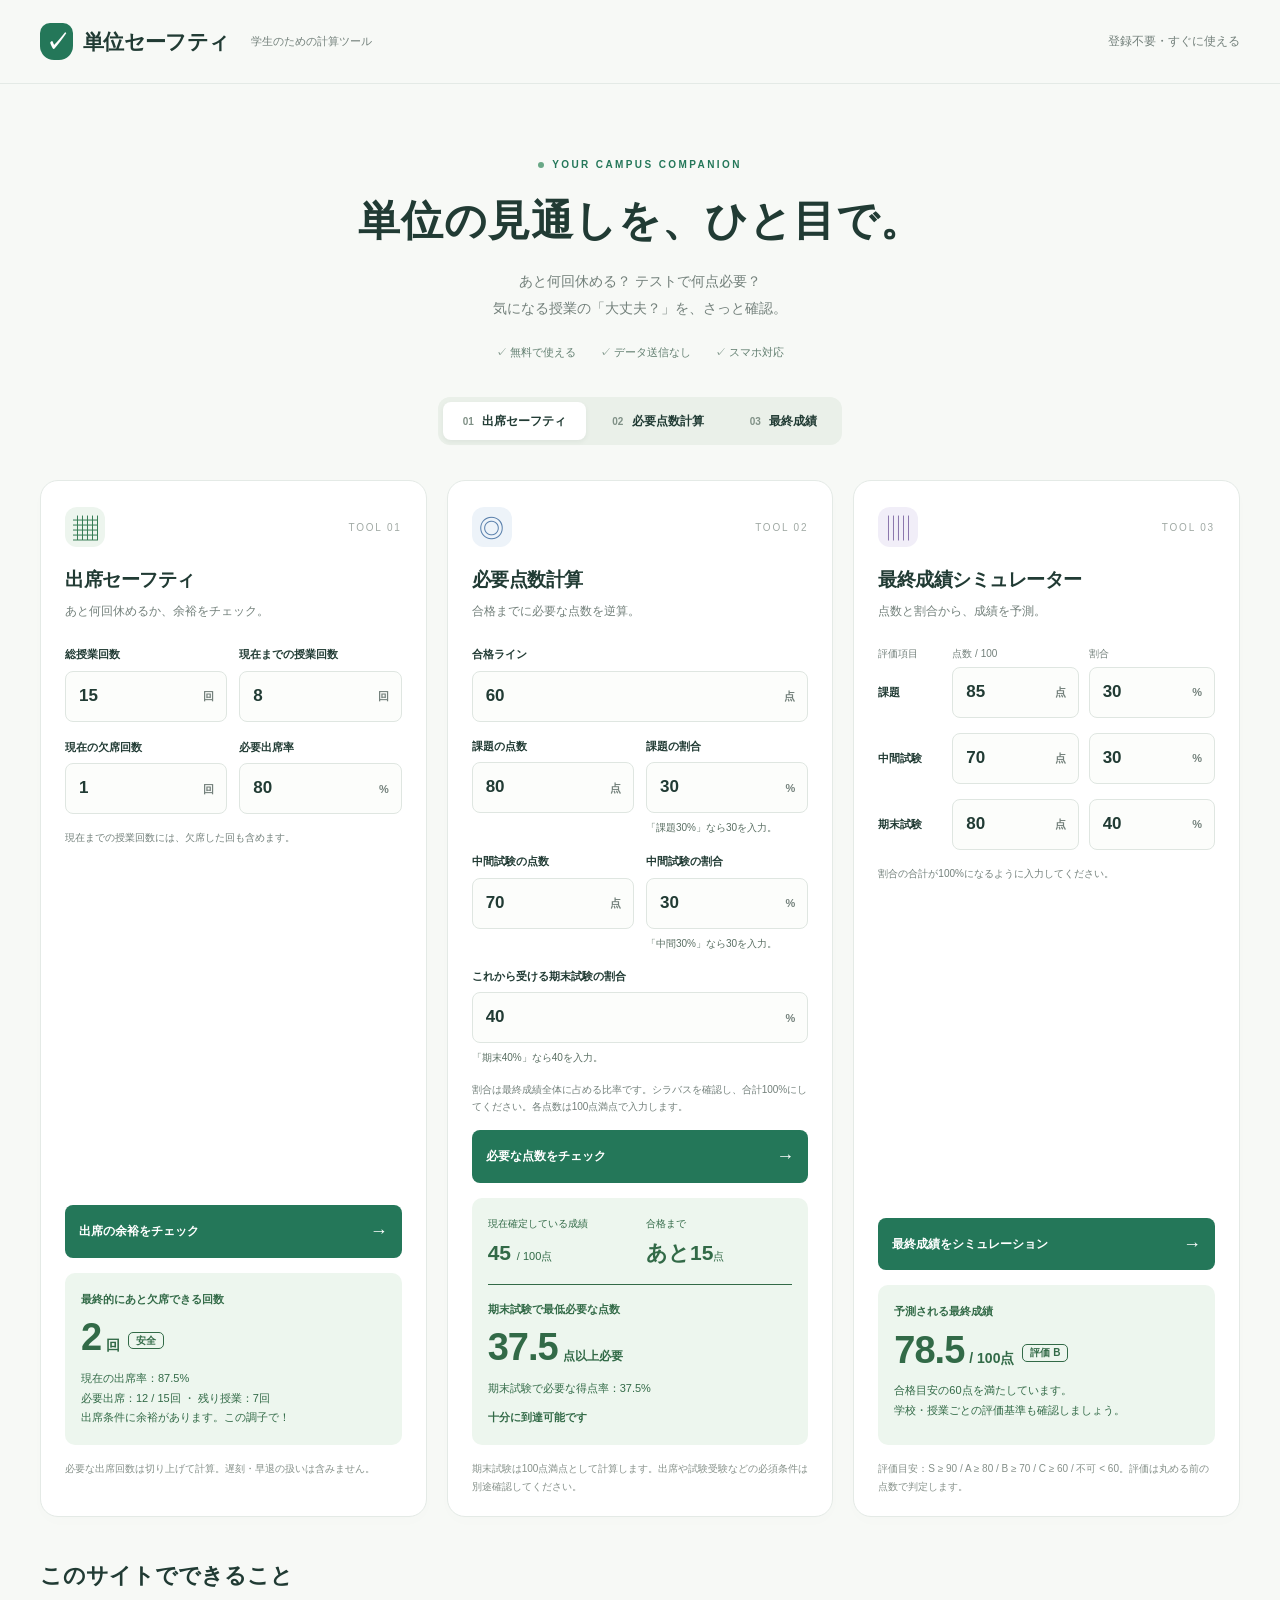
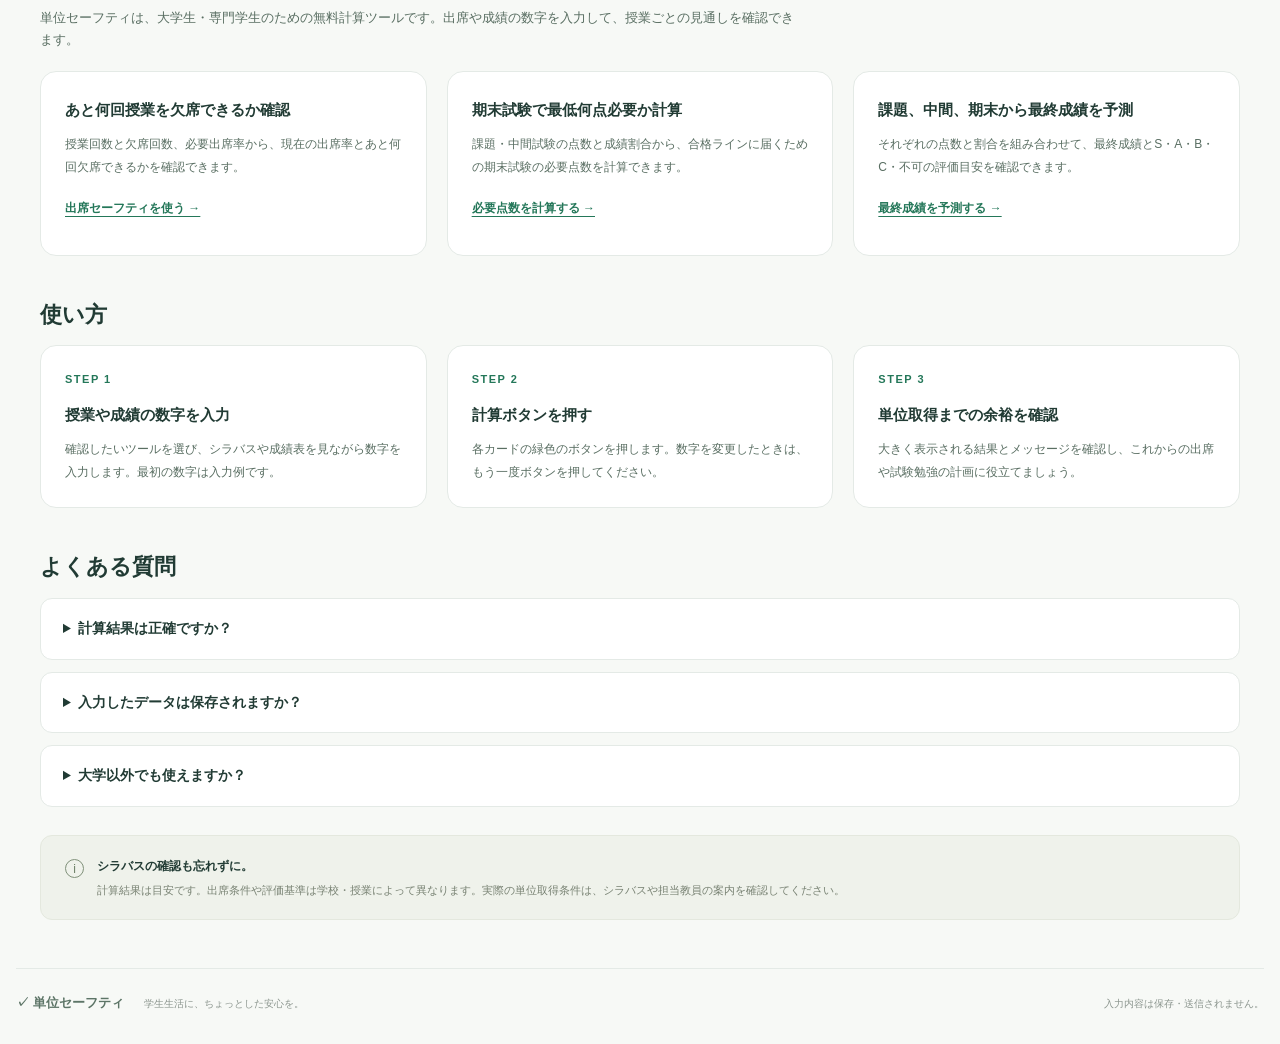
==== index.html @ 79e01706 "Prepare initial release" ====
<!DOCTYPE html>
<html lang="ja">
<head>
  <meta charset="UTF-8">
  <meta name="viewport" content="width=device-width, initial-scale=1.0">
  <meta name="description" content="大学の授業をあと何回休めるか、期末試験であと何点必要かを無料で計算。出席率・必要点数・最終成績を簡単にシミュレーションできる大学生・専門学生向けWebツールです。">
  <title>あと何回休める？大学の出席・単位計算｜単位セーフティ</title>
  <link rel="stylesheet" href="style.css">
  <script src="script.js" defer></script>
</head>
<body>
  <header class="site-header"><a class="brand" href="./"><span class="brand-icon" aria-hidden="true">✓</span>単位セーフティ<span class="brand-tag">学生のための計算ツール</span></a><span class="header-note">登録不要・すぐに使える</span></header>
  <main>
    <section class="hero">
      <p class="eyebrow"><span></span> YOUR CAMPUS COMPANION</p>
      <h1>単位の見通しを、<br class="mobile-break">ひと目で。</h1>
      <p class="hero-description">あと何回休める？ テストで何点必要？<br>気になる授業の「大丈夫？」を、さっと確認。</p>
      <div class="hero-chips"><span>✓ 無料で使える</span><span>✓ データ送信なし</span><span>✓ スマホ対応</span></div>
    </section>
    <nav class="tool-nav" aria-label="計算ツール"><a href="#attendance"><span>01</span> 出席セーフティ</a><a href="#required"><span>02</span> 必要点数計算</a><a href="#grade"><span>03</span> 最終成績</a></nav>
    <section class="tools" aria-label="単位計算ツール">
      <article class="card" id="attendance">
        <div class="card-heading"><span class="tool-icon" aria-hidden="true">▦</span><span class="step">TOOL 01</span></div>
        <h2>出席セーフティ</h2><p class="card-description">あと何回休めるか、余裕をチェック。</p>
        <form id="attendance-form" novalidate>
          <div class="field-grid"><label>総授業回数<div class="input-wrap"><input id="total" type="number" min="1" max="10000" step="1" value="15" required inputmode="numeric"><span>回</span></div></label><label>現在までの授業回数<div class="input-wrap"><input id="held" type="number" min="0" max="10000" step="1" value="8" required inputmode="numeric"><span>回</span></div></label><label>現在の欠席回数<div class="input-wrap"><input id="absent" type="number" min="0" max="10000" step="1" value="1" required inputmode="numeric"><span>回</span></div></label><label>必要出席率<div class="input-wrap"><input id="rate" type="number" min="0" max="100" step="any" value="80" required inputmode="decimal"><span>%</span></div></label></div>
          <p class="input-hint">現在までの授業回数には、欠席した回も含めます。</p>
          <button type="submit">出席の余裕をチェック <span aria-hidden="true">→</span></button>
          <div class="result" id="attendance-result" role="status" aria-live="polite" aria-atomic="true"></div>
        </form>
        <p class="card-note">必要な出席回数は切り上げて計算。遅刻・早退の扱いは含みません。</p>
      </article>
      <article class="card" id="required">
        <div class="card-heading"><span class="tool-icon blue" aria-hidden="true">◎</span><span class="step">TOOL 02</span></div>
        <h2>必要点数計算</h2><p class="card-description">合格までに必要な点数を逆算。</p>
        <form id="required-form" novalidate>
          <label>合格ライン<div class="input-wrap"><input id="pass" type="number" min="0" max="100" step="any" value="60" required inputmode="decimal"><span>点</span></div></label>
          <div class="field-grid">
            <label>課題の点数<div class="input-wrap"><input id="required-assignment-score" type="number" min="0" max="100" step="any" value="80" required inputmode="decimal"><span>点</span></div></label>
            <label>課題の割合<div class="input-wrap"><input id="required-assignment-weight" type="number" min="0" max="100" step="any" value="30" required inputmode="decimal" aria-describedby="weight-help assignment-help"><span>%</span></div><span class="field-help" id="assignment-help">「課題30%」なら30を入力。</span></label>
            <label>中間試験の点数<div class="input-wrap"><input id="required-midterm-score" type="number" min="0" max="100" step="any" value="70" required inputmode="decimal"><span>点</span></div></label>
            <label>中間試験の割合<div class="input-wrap"><input id="required-midterm-weight" type="number" min="0" max="100" step="any" value="30" required inputmode="decimal" aria-describedby="weight-help midterm-help"><span>%</span></div><span class="field-help" id="midterm-help">「中間30%」なら30を入力。</span></label>
          </div>
          <label>これから受ける期末試験の割合<div class="input-wrap"><input id="required-final-weight" type="number" min="0" max="100" step="any" value="40" required inputmode="decimal" aria-describedby="weight-help final-help"><span>%</span></div><span class="field-help" id="final-help">「期末40%」なら40を入力。</span></label>
          <p class="input-hint" id="weight-help">割合は最終成績全体に占める比率です。シラバスを確認し、合計100%にしてください。各点数は100点満点で入力します。</p>
          <button type="submit">必要な点数をチェック <span aria-hidden="true">→</span></button>
          <div class="result" id="required-result" role="status" aria-live="polite" aria-atomic="true"></div>
        </form>
        <p class="card-note">期末試験は100点満点として計算します。出席や試験受験などの必須条件は別途確認してください。</p>
      </article>
      <article class="card" id="grade">
        <div class="card-heading"><span class="tool-icon purple" aria-hidden="true">▥</span><span class="step">TOOL 03</span></div>
        <h2>最終成績シミュレーター</h2><p class="card-description">点数と割合から、成績を予測。</p>
        <form id="grade-form" novalidate>
          <div class="grade-header" aria-hidden="true"><span>評価項目</span><span>点数 / 100</span><span>割合</span></div>
          <div class="grade-row"><span>課題</span><div class="input-wrap"><input id="assignment-score" aria-label="課題の点数（100点満点）" type="number" min="0" max="100" step="any" value="85" required inputmode="decimal"><span>点</span></div><div class="input-wrap"><input id="assignment-weight" aria-label="課題の割合" type="number" min="0" max="100" step="any" value="30" required inputmode="decimal"><span>%</span></div></div>
          <div class="grade-row"><span>中間試験</span><div class="input-wrap"><input id="midterm-score" aria-label="中間試験の点数（100点満点）" type="number" min="0" max="100" step="any" value="70" required inputmode="decimal"><span>点</span></div><div class="input-wrap"><input id="midterm-weight" aria-label="中間試験の割合" type="number" min="0" max="100" step="any" value="30" required inputmode="decimal"><span>%</span></div></div>
          <div class="grade-row"><span>期末試験</span><div class="input-wrap"><input id="final-score" aria-label="期末試験の点数（100点満点）" type="number" min="0" max="100" step="any" value="80" required inputmode="decimal"><span>点</span></div><div class="input-wrap"><input id="final-weight" aria-label="期末試験の割合" type="number" min="0" max="100" step="any" value="40" required inputmode="decimal"><span>%</span></div></div>
          <p class="input-hint">割合の合計が100%になるように入力してください。</p>
          <button type="submit">最終成績をシミュレーション <span aria-hidden="true">→</span></button>
          <div class="result" id="grade-result" role="status" aria-live="polite" aria-atomic="true"></div>
        </form>
        <p class="card-note">評価目安：S ≥ 90 / A ≥ 80 / B ≥ 70 / C ≥ 60 / 不可 &lt; 60。評価は丸める前の点数で判定します。</p>
      </article>
    </section>
    <section class="info-section" aria-labelledby="about-heading">
      <h2 id="about-heading">このサイトでできること</h2>
      <p class="section-intro">単位セーフティは、大学生・専門学生のための無料計算ツールです。出席や成績の数字を入力して、授業ごとの見通しを確認できます。</p>
      <div class="info-grid">
        <article class="info-card"><h3>あと何回授業を欠席できるか確認</h3><p>授業回数と欠席回数、必要出席率から、現在の出席率とあと何回欠席できるかを確認できます。</p><a href="#attendance">出席セーフティを使う →</a></article>
        <article class="info-card"><h3>期末試験で最低何点必要か計算</h3><p>課題・中間試験の点数と成績割合から、合格ラインに届くための期末試験の必要点数を計算できます。</p><a href="#required">必要点数を計算する →</a></article>
        <article class="info-card"><h3>課題、中間、期末から最終成績を予測</h3><p>それぞれの点数と割合を組み合わせて、最終成績とS・A・B・C・不可の評価目安を確認できます。</p><a href="#grade">最終成績を予測する →</a></article>
      </div>
    </section>
    <section class="info-section" aria-labelledby="usage-heading">
      <h2 id="usage-heading">使い方</h2>
      <ol class="info-grid usage-list">
        <li class="info-card"><span class="step-number">STEP 1</span><h3>授業や成績の数字を入力</h3><p>確認したいツールを選び、シラバスや成績表を見ながら数字を入力します。最初の数字は入力例です。</p></li>
        <li class="info-card"><span class="step-number">STEP 2</span><h3>計算ボタンを押す</h3><p>各カードの緑色のボタンを押します。数字を変更したときは、もう一度ボタンを押してください。</p></li>
        <li class="info-card"><span class="step-number">STEP 3</span><h3>単位取得までの余裕を確認</h3><p>大きく表示される結果とメッセージを確認し、これからの出席や試験勉強の計画に役立てましょう。</p></li>
      </ol>
    </section>
    <section class="info-section faq" aria-labelledby="faq-heading">
      <h2 id="faq-heading">よくある質問</h2>
      <details><summary>計算結果は正確ですか？</summary><p>入力した条件をもとに計算しますが、実際の単位認定条件は授業ごとに異なります。シラバスや担当教員の案内も確認してください。</p></details>
      <details><summary>入力したデータは保存されますか？</summary><p>このサイトは入力したデータを保存・送信しません。すべてブラウザ内で計算します。</p></details>
      <details><summary>大学以外でも使えますか？</summary><p>専門学校など、出席率や点数による評価がある授業でも利用できます。授業の評価方法に合わせて入力してください。</p></details>
    </section>
    <aside class="notice"><span class="notice-icon" aria-hidden="true">i</span><div><h2>シラバスの確認も忘れずに。</h2><p>計算結果は目安です。出席条件や評価基準は学校・授業によって異なります。実際の単位取得条件は、シラバスや担当教員の案内を確認してください。</p></div></aside>
  </main>
  <footer><a class="footer-brand" href="./">✓ 単位セーフティ</a><p>学生生活に、ちょっとした安心を。</p><span>入力内容は保存・送信されません。</span></footer>
</body>
</html>
---- style.css ----
/* 共通の色と寸法。外部フォントを使わず、端末の日本語フォントで表示。 */
:root{--ink:#213b34;--muted:#73807b;--green:#247759;--line:#e4eae6;--surface:#f7f9f6}
*{box-sizing:border-box}html{scroll-behavior:smooth;scroll-padding-top:24px}body{margin:0;background:var(--surface);color:var(--ink);font-family:-apple-system,BlinkMacSystemFont,"Segoe UI","Noto Sans JP","Yu Gothic",Meiryo,sans-serif;font-size:14px;line-height:1.7}a{color:inherit;text-decoration:none}.site-header{height:84px;max-width:1328px;margin:auto;padding:0 40px;display:flex;align-items:center;justify-content:space-between;border-bottom:1px solid var(--line)}.brand{display:flex;align-items:center;gap:10px;font-size:21px;font-weight:800;letter-spacing:-.7px}.brand-icon{display:grid;place-items:center;width:33px;height:37px;background:var(--green);color:white;border-radius:10px 10px 14px 14px;font-size:23px}.brand-tag{font-size:11px;letter-spacing:0;font-weight:500;color:var(--muted);margin-left:12px}.header-note{font-size:12px;color:var(--muted)}main{max-width:1328px;padding:0 40px;margin:auto}.hero{text-align:center;padding:62px 0 35px}.eyebrow{color:var(--green);font-size:10px;letter-spacing:2.4px;font-weight:700;display:flex;justify-content:center;align-items:center;gap:8px}.eyebrow span{width:6px;height:6px;border-radius:50%;background:#69a886}h1{font-size:42px;letter-spacing:1px;line-height:1.5;margin:16px 0}.mobile-break{display:none}.hero-description{color:var(--muted);font-size:14px;line-height:1.9}.hero-chips{display:flex;justify-content:center;gap:24px;margin-top:22px;color:#648072;font-size:11px}.tool-nav{display:flex;justify-content:center;gap:6px;margin:0 auto 35px;padding:5px;background:#eaf0e9;width:fit-content;border-radius:12px}.tool-nav a{padding:9px 20px;font-size:12px;font-weight:600;border-radius:8px}.tool-nav a:first-child{background:white;box-shadow:0 2px 5px #243c3410}.tool-nav a:hover{background:white}.tool-nav span{font-size:10px;color:#809187;margin-right:5px}.tools{display:grid;grid-template-columns:repeat(3,minmax(0,1fr));gap:20px;align-items:stretch}.card{padding:26px 24px 20px;background:white;border:1px solid var(--line);border-radius:18px;box-shadow:0 5px 15px #22382c03;display:flex;flex-direction:column}.card-heading{display:flex;justify-content:space-between;align-items:center}.tool-icon{display:grid;place-items:center;width:40px;height:40px;border-radius:12px;background:#edf5ee;color:#367c55;font-size:25px}.tool-icon.blue{background:#edf3f9;color:#577eaa}.tool-icon.purple{background:#f1eef8;color:#8b77ad}.step{font-size:10px;letter-spacing:1.8px;color:#a1aaa5}.card h2{font-size:19px;margin:17px 0 4px;letter-spacing:-.5px}.card-description{font-size:12px;color:var(--muted);margin:0 0 24px}.card form{display:flex;flex-direction:column;flex:1;gap:15px}label{display:block;font-size:11px;font-weight:600;min-width:0}.field-grid{display:grid;grid-template-columns:1fr 1fr;gap:16px 12px}.input-wrap{position:relative;margin-top:7px;min-width:0}.input-wrap span{position:absolute;right:13px;top:50%;transform:translateY(-50%);font-size:11px;color:var(--muted);pointer-events:none}input{font:inherit;font-size:17px;font-weight:600;color:var(--ink);width:100%;min-height:48px;border:1px solid #dfe6e1;border-radius:8px;padding:10px 32px 10px 13px;background:#fcfdfb;appearance:textfield}input::-webkit-inner-spin-button{appearance:none}input:focus{outline:2px solid #85bda3;outline-offset:2px}input[aria-invalid=true]{border-color:#c54c43;background:#fff7f6}.input-hint{color:var(--muted);font-size:10px;margin:0;min-height:34px;line-height:1.7}button{border:0;border-radius:8px;background:var(--green);color:white;min-height:47px;padding:11px 14px;font:inherit;font-size:12px;font-weight:600;cursor:pointer;display:flex;align-items:center;justify-content:space-between;margin-top:auto}button:hover{background:#195c43}button span{font-size:18px;font-weight:400}a:focus-visible,button:focus-visible{outline:3px solid #81b9a0;outline-offset:4px}.result{border-radius:10px;padding:17px 16px;min-height:160px;background:#edf6ee;color:#326a47}.result.warning{background:#fff7e5;color:#886114}.result.danger{background:#fff0ed;color:#ad4237}.result.neutral{background:#f1f4f3;color:#61746a}.result-label{font-size:11px;margin:0;font-weight:600}.result-value{font-size:38px;font-weight:750;line-height:1.35;letter-spacing:-1px;margin:4px 0}.result-value small{font-size:14px;margin-left:5px;letter-spacing:0}.result-detail{font-size:11px;margin:5px 0 0;line-height:1.8}.result-badge{display:inline-block;font-size:10px;border:1px solid currentColor;border-radius:5px;padding:1px 7px;margin-left:8px;vertical-align:middle;letter-spacing:0}.card-note{font-size:10px;color:#859089;line-height:1.8;margin:15px 0 0;min-height:36px}.grade-header,.grade-row{display:grid;grid-template-columns:64px 1fr 1fr;gap:10px;align-items:center}.grade-header{font-size:10px;color:var(--muted);margin-bottom:-10px}.grade-row{font-size:11px;font-weight:600}.grade-row .input-wrap{margin-top:0}.notice{display:flex;gap:13px;background:#eff2eb;border:1px solid #e4e8de;border-radius:12px;padding:20px 24px;margin:28px 0 48px}.notice-icon{border:1px solid #80917a;border-radius:50%;height:19px;min-width:19px;display:grid;place-items:center;font-size:12px;line-height:1;margin-top:3px;color:#6c8066}.notice h2{font-size:12px;margin:0 0 4px}.notice p{font-size:11px;color:#788273;margin:0}footer{border-top:1px solid var(--line);max-width:1248px;margin:auto;padding:23px 0 30px;display:flex;align-items:center;gap:20px;color:#8b958e;font-size:10px}.footer-brand{font-size:13px;font-weight:700;color:#5d7567}footer p{margin:0}footer>span{margin-left:auto}
/* タブレットでは横幅を確保し、スマートフォンではカードを縦に並べる。 */
@media(max-width:1100px){main{padding:0 24px}.site-header{padding:0 24px}.tools{gap:14px}.card{padding:20px 16px}.card h2{font-size:17px}.field-grid{gap:12px 8px}.grade-header,.grade-row{grid-template-columns:56px 1fr 1fr;gap:6px}footer{margin:0 24px}}
@media(max-width:850px){.tools{grid-template-columns:1fr;max-width:560px;margin:auto;gap:22px}.card{padding:25px}.card h2{font-size:21px}.card form{gap:16px}.card-description{margin-bottom:20px}.input-hint{min-height:0}.card-note{min-height:0}.result{min-height:145px}.notice{max-width:560px;margin:24px auto 36px}.brand-tag{display:none}footer{flex-wrap:wrap;gap:8px 18px}footer>span{width:100%;margin:0}.grade-header,.grade-row{grid-template-columns:80px 1fr 1fr;gap:12px}}
@media(max-width:480px){.site-header{height:70px;padding:0 20px}.brand{font-size:18px}.header-note{font-size:9px}main{padding:0 16px}.hero{padding:38px 0 25px}h1{font-size:31px}.mobile-break{display:block}.hero-description{font-size:12px}.hero-chips{gap:16px;font-size:10px}.tool-nav{width:100%;gap:0;margin-bottom:25px}.tool-nav a{flex:1;text-align:center;padding:10px 3px;font-size:10px}.tool-nav span{display:none}.card{padding:22px 18px}.notice{padding:17px}.grade-header,.grade-row{grid-template-columns:66px 1fr 1fr;gap:10px}footer{margin:0 20px}}
/* 必要点数カード内だけに適用し、ほかの計算結果のスタイルを維持。 */
#required-result .required-summary{display:grid;grid-template-columns:1fr 1fr;gap:12px;margin:0 0 15px;padding-bottom:13px;border-bottom:1px solid currentColor}
#required-result dt{font-size:10px}
#required-result dd{margin:3px 0 0;font-size:21px;font-weight:700;overflow-wrap:anywhere}
#required-result dd small{font-size:11px;font-weight:500}
#required-result .result-value{overflow-wrap:anywhere}
#required-result .result-value small{display:inline-block;font-size:12px;letter-spacing:0}
#required-result .required-message{font-weight:700;margin-top:10px}
/* 説明・使い方・FAQも既存カードと同じ色や角丸で統一する。 */
.field-help{display:block;margin-top:6px;font-size:10px;font-weight:400;color:#596e62;line-height:1.7}
.info-section{margin:40px auto 0}
.info-section h2{font-size:22px;margin:0 0 12px}
.section-intro{color:#596e62;font-size:13px;margin:0 0 20px;max-width:760px}
.info-grid{display:grid;grid-template-columns:repeat(3,minmax(0,1fr));gap:20px}
.info-card{background:white;border:1px solid var(--line);border-radius:16px;padding:24px;min-width:0}
.info-card h3{font-size:15px;margin:0 0 10px;line-height:1.8}
.info-card p{font-size:12px;color:#596e62;margin:0;line-height:1.9}
.info-card a{display:inline-block;color:var(--green);font-size:12px;font-weight:600;padding:12px 0;margin-top:8px;text-decoration:underline;text-underline-offset:4px}
.usage-list{padding:0;list-style:none;margin:0}
.step-number{display:block;font-size:11px;letter-spacing:1.5px;color:var(--green);font-weight:700;margin-bottom:12px}
.faq details{background:white;border:1px solid var(--line);border-radius:12px;margin-top:12px}
.faq summary{padding:18px 22px;cursor:pointer;font-size:14px;font-weight:600;border-radius:12px}
.faq summary:hover{background:#edf5ee}
.faq summary:focus-visible{outline:3px solid #81b9a0;outline-offset:3px}
.faq details p{margin:0;padding:0 22px 20px;color:#596e62;font-size:13px;line-height:1.9}
#required-result .required-summary{grid-template-columns:repeat(2,minmax(0,1fr))}
@media(max-width:850px){.info-section{max-width:560px}.info-grid{grid-template-columns:1fr;gap:14px}}
@media(max-width:480px){.info-section h2{font-size:20px}.info-card{padding:20px}.faq summary{padding:16px;font-size:13px}.faq details p{padding:0 16px 16px}#required-result .required-summary{grid-template-columns:1fr;gap:10px}}
@media(prefers-reduced-motion:reduce){html{scroll-behavior:auto}}
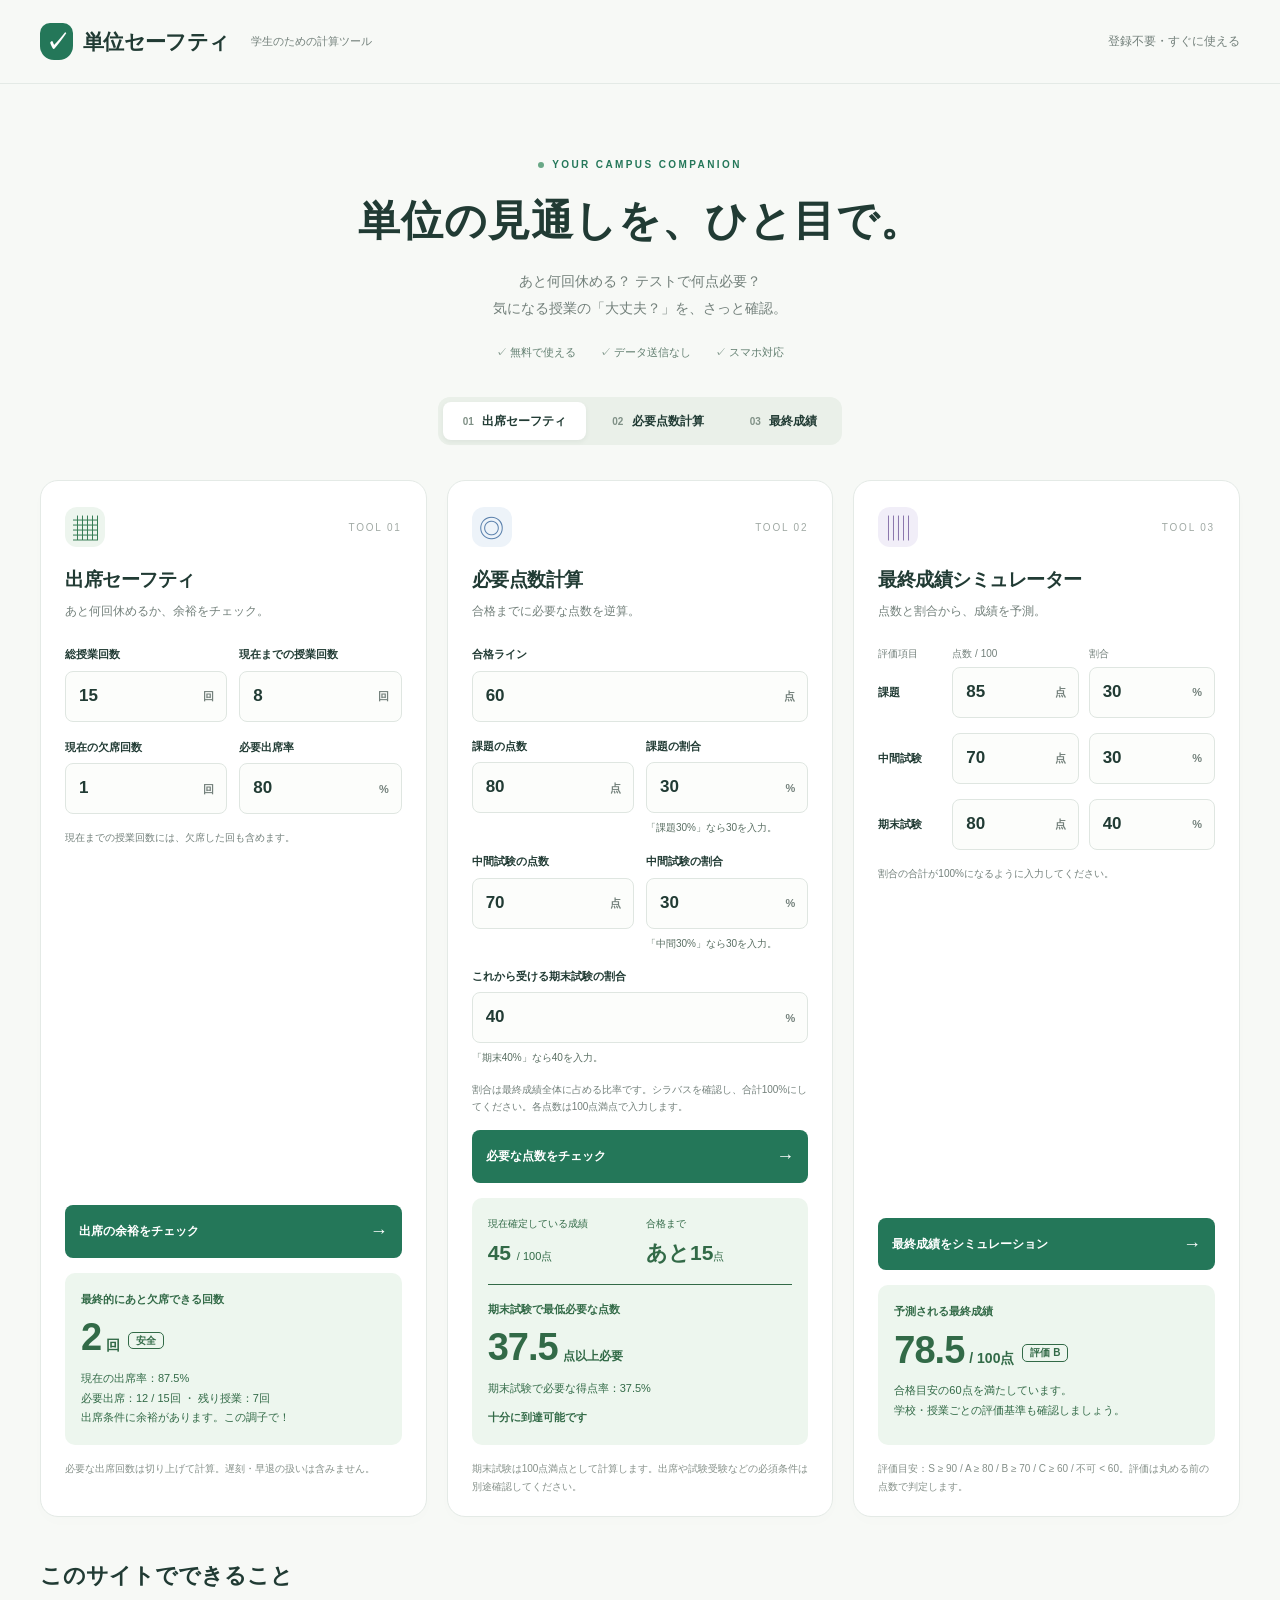
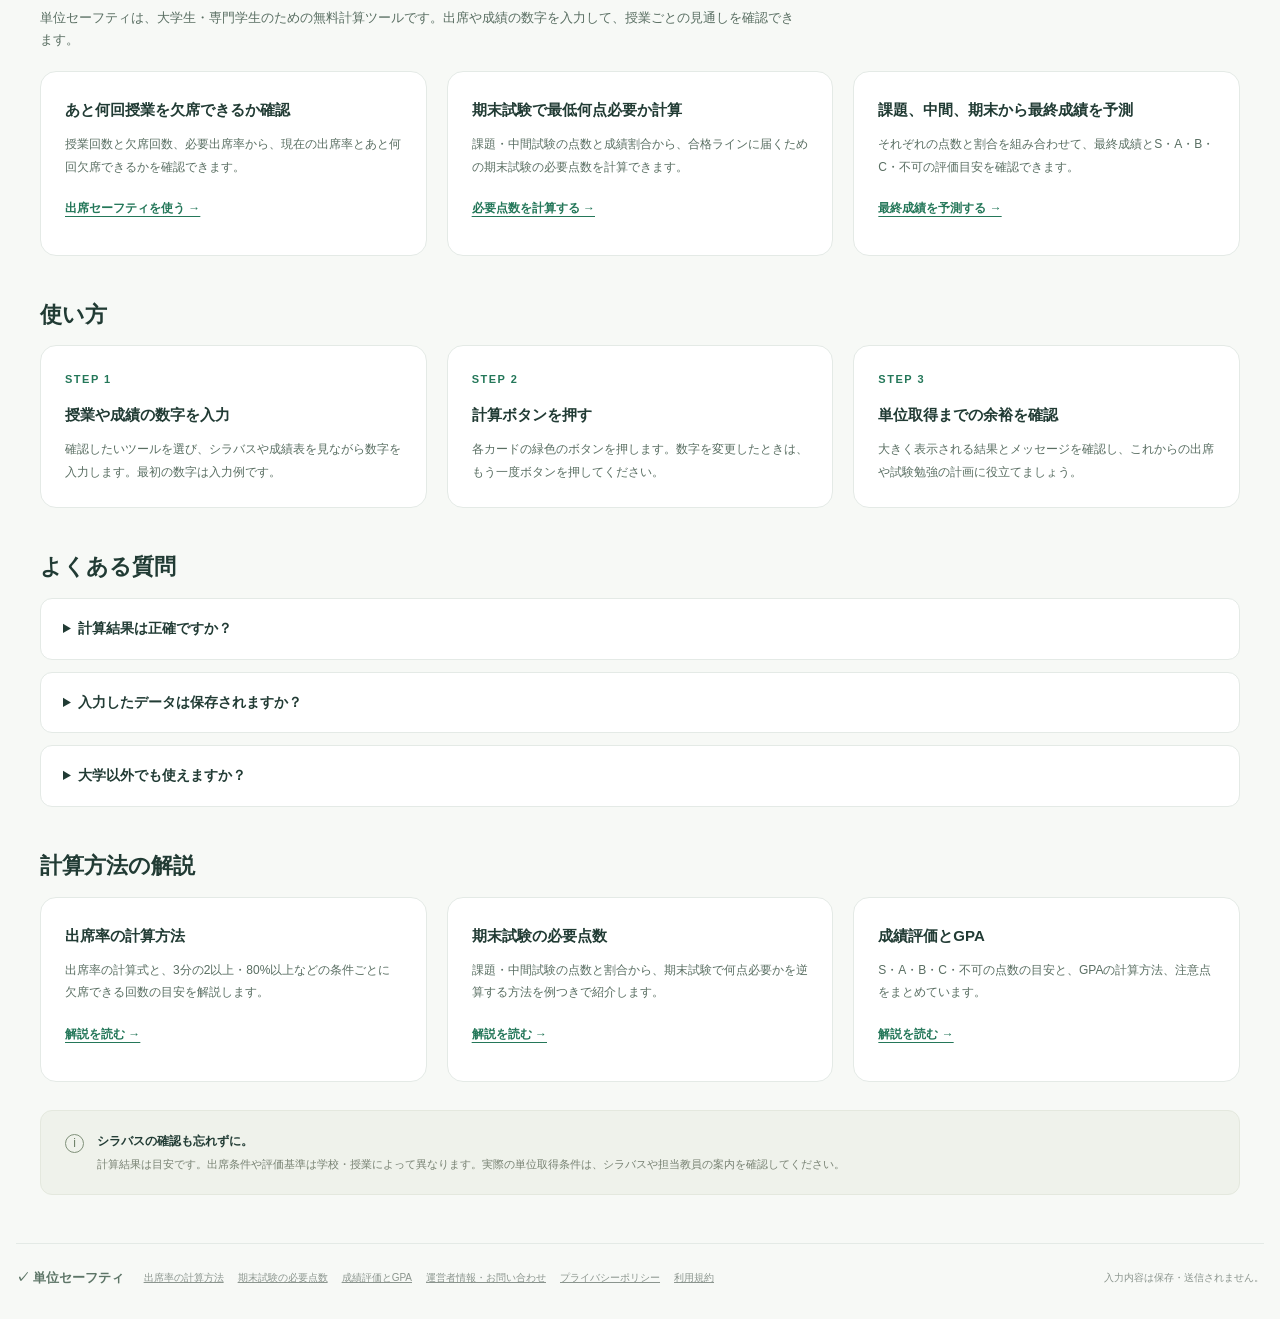
==== commit 271cdc32: "Add guides, operator info, privacy policy and terms for ad readiness Add three original guide articl" ====
--- a/index.html
+++ b/index.html
@@ -5,6 +5,57 @@
   <meta name="viewport" content="width=device-width, initial-scale=1.0">
   <meta name="description" content="大学の授業をあと何回休めるか、期末試験であと何点必要かを無料で計算。出席率・必要点数・最終成績を簡単にシミュレーションできる大学生・専門学生向けWebツールです。">
   <title>あと何回休める？大学の出席・単位計算｜単位セーフティ</title>
+  <link rel="icon" href="favicon.svg" type="image/svg+xml" sizes="any">
+  <link rel="canonical" href="https://tani-safety.mytools-lab.com/">
+  <meta property="og:title" content="あと何回休める？大学の出席・単位計算｜単位セーフティ">
+  <meta property="og:description" content="大学の授業をあと何回休めるか、期末試験であと何点必要かを無料で計算できる大学生・専門学生向けWebツール。">
+  <meta property="og:type" content="website">
+  <meta property="og:url" content="https://tani-safety.mytools-lab.com/">
+  <meta property="og:image" content="https://tani-safety.mytools-lab.com/og-image.png">
+  <meta property="og:image:width" content="1200">
+  <meta property="og:image:height" content="630">
+  <meta property="og:image:alt" content="単位セーフティ - あと何回休める？期末で何点必要？">
+  <meta property="og:site_name" content="単位セーフティ">
+  <meta property="og:locale" content="ja_JP">
+  <meta name="twitter:card" content="summary_large_image">
+  <meta name="twitter:title" content="あと何回休める？大学の出席・単位計算｜単位セーフティ">
+  <meta name="twitter:description" content="出席・必要点数・最終成績をかんたん計算できる大学生・専門学生向けWebツール。">
+  <meta name="twitter:image" content="https://tani-safety.mytools-lab.com/og-image.png">
+  <!-- Google Search Console verification: 所有権確認用metaタグをここに追加 -->
+  <meta name="google-site-verification" content="w5scytuWyFhCezJ6uFwtXQJuVK16RTticlyjWJ2KoHQ" />
+  <!-- FAQを変更する際は、画面と以下の質問・回答を同時に更新する。 -->
+  <script type="application/ld+json">
+  {
+    "@context": "https://schema.org",
+    "@type": "FAQPage",
+    "mainEntity": [
+      {
+        "@type": "Question",
+        "name": "計算結果は正確ですか？",
+        "acceptedAnswer": {
+          "@type": "Answer",
+          "text": "入力した条件をもとに計算しますが、実際の単位認定条件は授業ごとに異なります。シラバスや担当教員の案内も確認してください。"
+        }
+      },
+      {
+        "@type": "Question",
+        "name": "入力したデータは保存されますか？",
+        "acceptedAnswer": {
+          "@type": "Answer",
+          "text": "このサイトは入力したデータを保存・送信しません。すべてブラウザ内で計算します。"
+        }
+      },
+      {
+        "@type": "Question",
+        "name": "大学以外でも使えますか？",
+        "acceptedAnswer": {
+          "@type": "Answer",
+          "text": "専門学校など、出席率や点数による評価がある授業でも利用できます。授業の評価方法に合わせて入力してください。"
+        }
+      }
+    ]
+  }
+  </script>
   <link rel="stylesheet" href="style.css">
   <script src="script.js" defer></script>
 </head>
@@ -86,8 +137,16 @@
       <details><summary>入力したデータは保存されますか？</summary><p>このサイトは入力したデータを保存・送信しません。すべてブラウザ内で計算します。</p></details>
       <details><summary>大学以外でも使えますか？</summary><p>専門学校など、出席率や点数による評価がある授業でも利用できます。授業の評価方法に合わせて入力してください。</p></details>
     </section>
+    <section class="info-section" aria-labelledby="guides-heading">
+      <h2 id="guides-heading">計算方法の解説</h2>
+      <div class="info-grid guide-list">
+        <article class="info-card"><h3>出席率の計算方法</h3><p>出席率の計算式と、3分の2以上・80%以上などの条件ごとに欠席できる回数の目安を解説します。</p><a href="guide-attendance.html">解説を読む →</a></article>
+        <article class="info-card"><h3>期末試験の必要点数</h3><p>課題・中間試験の点数と割合から、期末試験で何点必要かを逆算する方法を例つきで紹介します。</p><a href="guide-required-score.html">解説を読む →</a></article>
+        <article class="info-card"><h3>成績評価とGPA</h3><p>S・A・B・C・不可の点数の目安と、GPAの計算方法、注意点をまとめています。</p><a href="guide-grades.html">解説を読む →</a></article>
+      </div>
+    </section>
     <aside class="notice"><span class="notice-icon" aria-hidden="true">i</span><div><h2>シラバスの確認も忘れずに。</h2><p>計算結果は目安です。出席条件や評価基準は学校・授業によって異なります。実際の単位取得条件は、シラバスや担当教員の案内を確認してください。</p></div></aside>
   </main>
-  <footer><a class="footer-brand" href="./">✓ 単位セーフティ</a><p>学生生活に、ちょっとした安心を。</p><span>入力内容は保存・送信されません。</span></footer>
+  <footer><a class="footer-brand" href="./">✓ 単位セーフティ</a><nav class="footer-links" aria-label="サイト情報"><a href="guide-attendance.html">出席率の計算方法</a><a href="guide-required-score.html">期末試験の必要点数</a><a href="guide-grades.html">成績評価とGPA</a><a href="about.html">運営者情報・お問い合わせ</a><a href="privacy.html">プライバシーポリシー</a><a href="terms.html">利用規約</a></nav><span>入力内容は保存・送信されません。</span></footer>
 </body>
 </html>
--- a/style.css
+++ b/style.css
@@ -34,3 +34,5 @@
 @media(max-width:850px){.info-section{max-width:560px}.info-grid{grid-template-columns:1fr;gap:14px}}
 @media(max-width:480px){.info-section h2{font-size:20px}.info-card{padding:20px}.faq summary{padding:16px;font-size:13px}.faq details p{padding:0 16px 16px}#required-result .required-summary{grid-template-columns:1fr;gap:10px}}
 @media(prefers-reduced-motion:reduce){html{scroll-behavior:auto}}
+.doc{max-width:760px;margin:40px auto 56px;background:white;border:1px solid var(--line);border-radius:18px;padding:36px 40px}.doc h1{font-size:28px;line-height:1.5;margin:8px 0 6px;letter-spacing:0}.doc .updated{color:var(--muted);font-size:12px;margin:0 0 20px}.doc h2{font-size:19px;margin:34px 0 10px;padding-left:10px;border-left:4px solid var(--green)}.doc h3{font-size:15px;margin:22px 0 6px}.doc p,.doc li{font-size:14px;line-height:1.95}.doc a{color:var(--green);text-decoration:underline}.doc .formula{background:var(--surface);border:1px solid var(--line);border-radius:10px;padding:12px 16px;font-weight:600}.doc table{border-collapse:collapse;width:100%;margin:12px 0;font-size:13px}.doc caption{text-align:left;font-weight:600;margin-bottom:6px}.doc th,.doc td{border:1px solid var(--line);padding:8px 10px;text-align:left;overflow-wrap:anywhere}.doc thead th,.doc tbody th{background:var(--surface)}.breadcrumb{font-size:12px;color:var(--muted);margin:0}.breadcrumb a{color:var(--muted)}.doc-cta{margin-top:32px}.doc .cta-link{display:inline-block;background:var(--green);color:white;text-decoration:none;padding:11px 18px;border-radius:8px;font-weight:600}.doc .cta-link:hover{background:#195c43}.footer-links{display:flex;flex-wrap:wrap;gap:4px 14px}.footer-links a{text-decoration:underline}.guide-list a{color:var(--green);font-weight:600}
+@media(max-width:480px){.doc{padding:24px 18px;margin:24px auto 40px;border-radius:14px}.doc h1{font-size:23px}.doc h2{font-size:17px}}
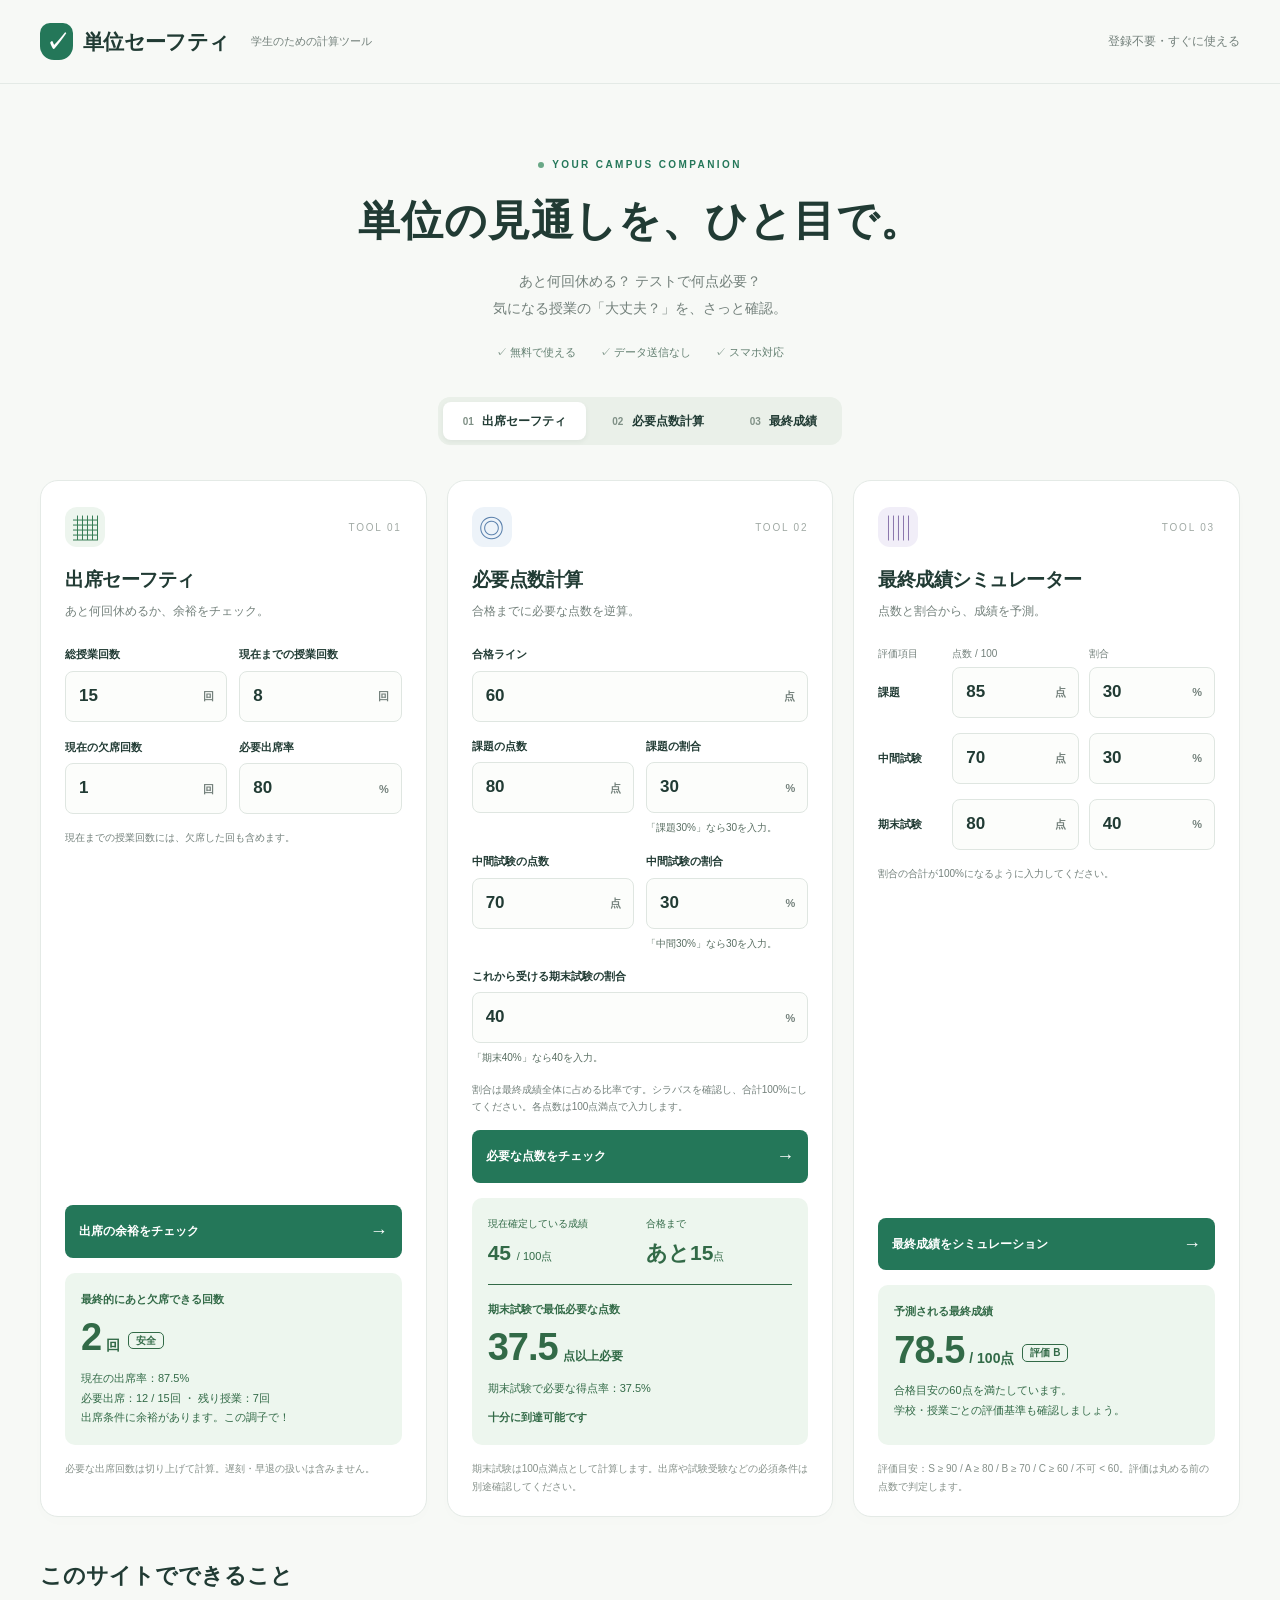
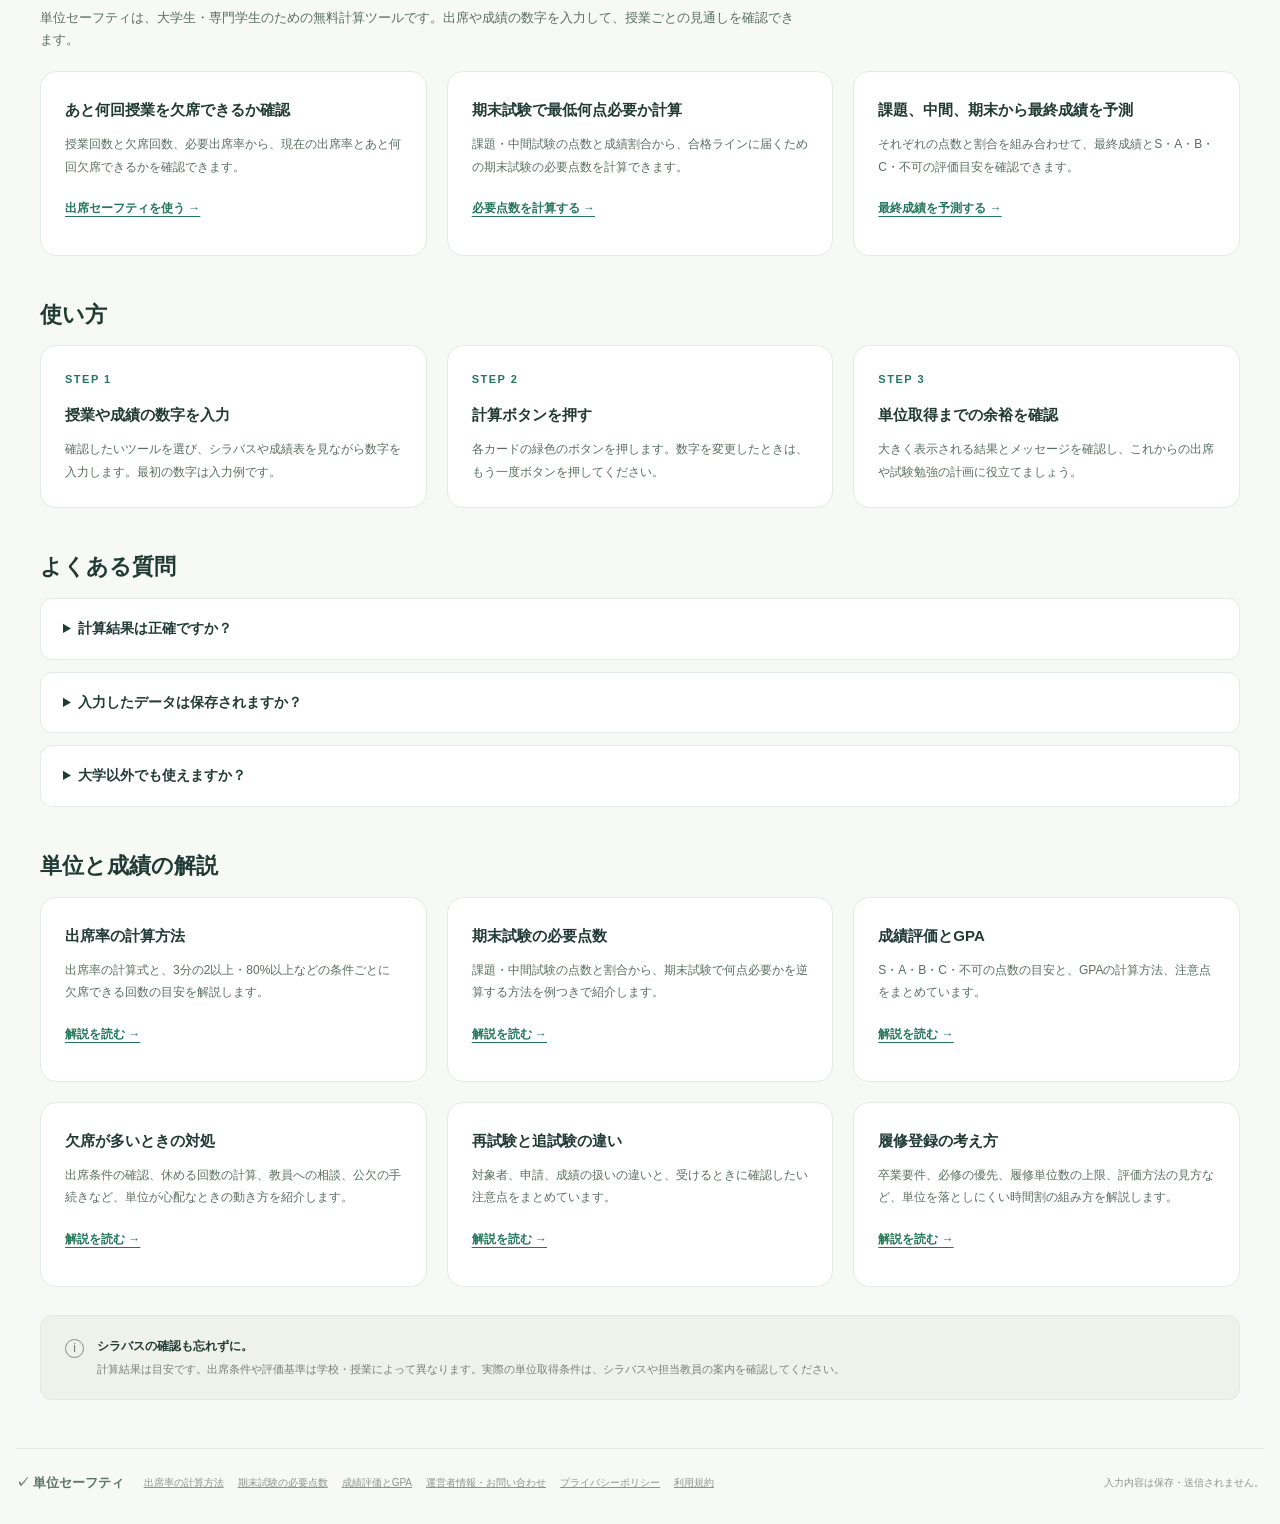
==== commit fbeda859: "Add guides on absences, retake exams and course registration Add three original guides: what to do w" ====
--- a/index.html
+++ b/index.html
@@ -138,15 +138,18 @@
       <details><summary>大学以外でも使えますか？</summary><p>専門学校など、出席率や点数による評価がある授業でも利用できます。授業の評価方法に合わせて入力してください。</p></details>
     </section>
     <section class="info-section" aria-labelledby="guides-heading">
-      <h2 id="guides-heading">計算方法の解説</h2>
+      <h2 id="guides-heading">単位と成績の解説</h2>
       <div class="info-grid guide-list">
-        <article class="info-card"><h3>出席率の計算方法</h3><p>出席率の計算式と、3分の2以上・80%以上などの条件ごとに欠席できる回数の目安を解説します。</p><a href="guide-attendance.html">解説を読む →</a></article>
-        <article class="info-card"><h3>期末試験の必要点数</h3><p>課題・中間試験の点数と割合から、期末試験で何点必要かを逆算する方法を例つきで紹介します。</p><a href="guide-required-score.html">解説を読む →</a></article>
-        <article class="info-card"><h3>成績評価とGPA</h3><p>S・A・B・C・不可の点数の目安と、GPAの計算方法、注意点をまとめています。</p><a href="guide-grades.html">解説を読む →</a></article>
+        <article class="info-card"><h3>出席率の計算方法</h3><p>出席率の計算式と、3分の2以上・80%以上などの条件ごとに欠席できる回数の目安を解説します。</p><a href="guide-attendance">解説を読む →</a></article>
+        <article class="info-card"><h3>期末試験の必要点数</h3><p>課題・中間試験の点数と割合から、期末試験で何点必要かを逆算する方法を例つきで紹介します。</p><a href="guide-required-score">解説を読む →</a></article>
+        <article class="info-card"><h3>成績評価とGPA</h3><p>S・A・B・C・不可の点数の目安と、GPAの計算方法、注意点をまとめています。</p><a href="guide-grades">解説を読む →</a></article>
+        <article class="info-card"><h3>欠席が多いときの対処</h3><p>出席条件の確認、休める回数の計算、教員への相談、公欠の手続きなど、単位が心配なときの動き方を紹介します。</p><a href="guide-absence">解説を読む →</a></article>
+        <article class="info-card"><h3>再試験と追試験の違い</h3><p>対象者、申請、成績の扱いの違いと、受けるときに確認したい注意点をまとめています。</p><a href="guide-retake">解説を読む →</a></article>
+        <article class="info-card"><h3>履修登録の考え方</h3><p>卒業要件、必修の優先、履修単位数の上限、評価方法の見方など、単位を落としにくい時間割の組み方を解説します。</p><a href="guide-course-registration">解説を読む →</a></article>
       </div>
     </section>
     <aside class="notice"><span class="notice-icon" aria-hidden="true">i</span><div><h2>シラバスの確認も忘れずに。</h2><p>計算結果は目安です。出席条件や評価基準は学校・授業によって異なります。実際の単位取得条件は、シラバスや担当教員の案内を確認してください。</p></div></aside>
   </main>
-  <footer><a class="footer-brand" href="./">✓ 単位セーフティ</a><nav class="footer-links" aria-label="サイト情報"><a href="guide-attendance.html">出席率の計算方法</a><a href="guide-required-score.html">期末試験の必要点数</a><a href="guide-grades.html">成績評価とGPA</a><a href="about.html">運営者情報・お問い合わせ</a><a href="privacy.html">プライバシーポリシー</a><a href="terms.html">利用規約</a></nav><span>入力内容は保存・送信されません。</span></footer>
+  <footer><a class="footer-brand" href="./">✓ 単位セーフティ</a><nav class="footer-links" aria-label="サイト情報"><a href="guide-attendance">出席率の計算方法</a><a href="guide-required-score">期末試験の必要点数</a><a href="guide-grades">成績評価とGPA</a><a href="about">運営者情報・お問い合わせ</a><a href="privacy">プライバシーポリシー</a><a href="terms">利用規約</a></nav><span>入力内容は保存・送信されません。</span></footer>
 </body>
 </html>
--- a/style.css
+++ b/style.css
@@ -36,3 +36,4 @@
 @media(prefers-reduced-motion:reduce){html{scroll-behavior:auto}}
 .doc{max-width:760px;margin:40px auto 56px;background:white;border:1px solid var(--line);border-radius:18px;padding:36px 40px}.doc h1{font-size:28px;line-height:1.5;margin:8px 0 6px;letter-spacing:0}.doc .updated{color:var(--muted);font-size:12px;margin:0 0 20px}.doc h2{font-size:19px;margin:34px 0 10px;padding-left:10px;border-left:4px solid var(--green)}.doc h3{font-size:15px;margin:22px 0 6px}.doc p,.doc li{font-size:14px;line-height:1.95}.doc a{color:var(--green);text-decoration:underline}.doc .formula{background:var(--surface);border:1px solid var(--line);border-radius:10px;padding:12px 16px;font-weight:600}.doc table{border-collapse:collapse;width:100%;margin:12px 0;font-size:13px}.doc caption{text-align:left;font-weight:600;margin-bottom:6px}.doc th,.doc td{border:1px solid var(--line);padding:8px 10px;text-align:left;overflow-wrap:anywhere}.doc thead th,.doc tbody th{background:var(--surface)}.breadcrumb{font-size:12px;color:var(--muted);margin:0}.breadcrumb a{color:var(--muted)}.doc-cta{margin-top:32px}.doc .cta-link{display:inline-block;background:var(--green);color:white;text-decoration:none;padding:11px 18px;border-radius:8px;font-weight:600}.doc .cta-link:hover{background:#195c43}.footer-links{display:flex;flex-wrap:wrap;gap:4px 14px}.footer-links a{text-decoration:underline}.guide-list a{color:var(--green);font-weight:600}
 @media(max-width:480px){.doc{padding:24px 18px;margin:24px auto 40px;border-radius:14px}.doc h1{font-size:23px}.doc h2{font-size:17px}}
+.doc tbody th[scope="row"]{white-space:nowrap}
